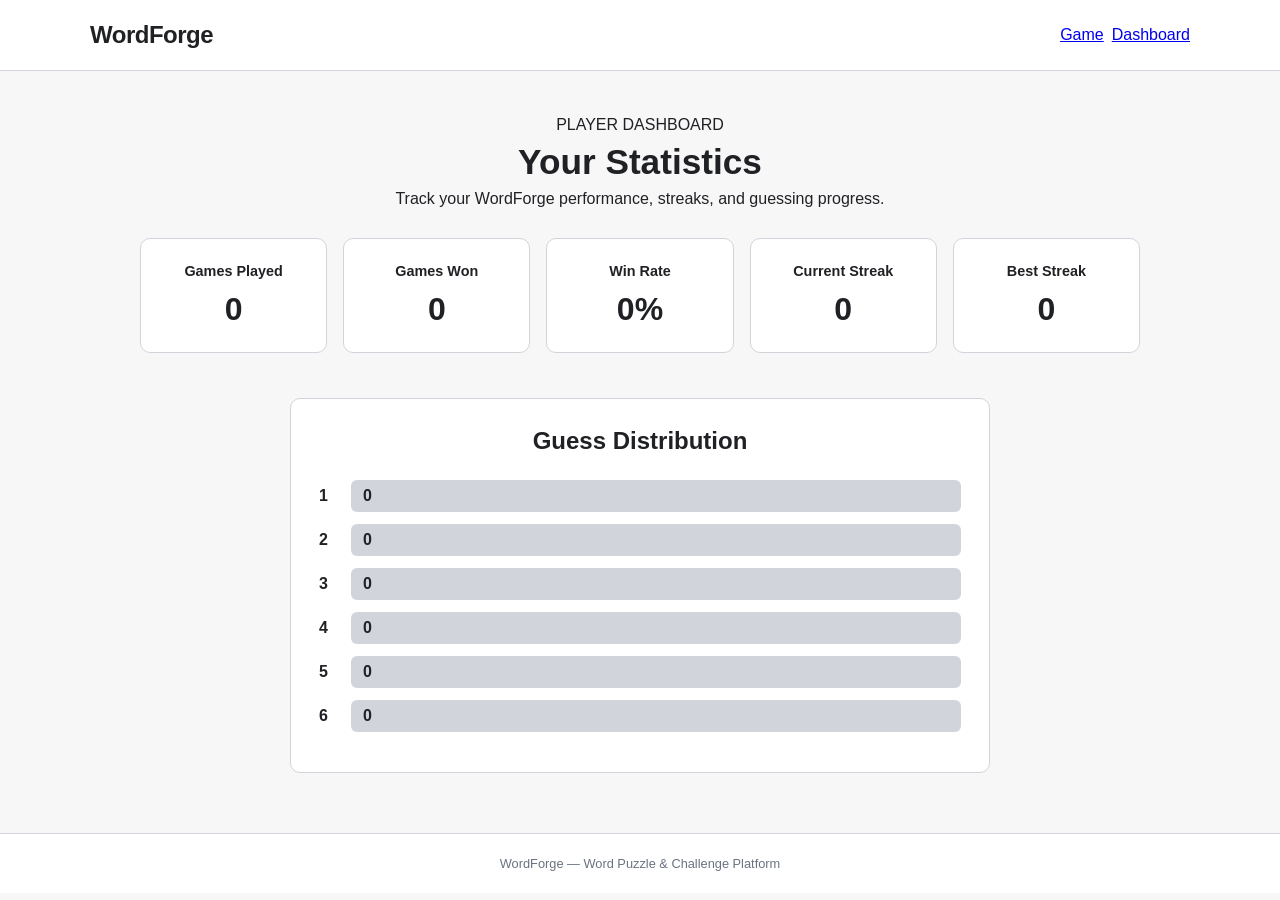
==== dashboard.html @ a7de8524 "Add player statistics dashboard" ====
<!DOCTYPE html>
<html lang="en">
<head>
    <meta charset="UTF-8">
    <meta
        name="viewport"
        content="width=device-width, initial-scale=1.0"
    >

    <title>WordForge — Dashboard</title>

    <link rel="stylesheet" href="css/style.css">
</head>

<body>

    <header class="site-header">
        <div class="header-container">

            <a href="index.html" class="logo">
                WordForge
            </a>

            <nav class="main-nav" aria-label="Main navigation">
                <a href="index.html">Game</a>
                <a href="dashboard.html" class="active">
                    Dashboard
                </a>
            </nav>

        </div>
    </header>

    <main>

        <section class="page-intro">
            <p class="eyebrow">PLAYER DASHBOARD</p>

            <h1>Your Statistics</h1>

            <p>
                Track your WordForge performance,
                streaks, and guessing progress.
            </p>
        </section>

        <section class="stats-section">

            <div class="stat-card">
                <h2>Games Played</h2>
                <p id="games-played">0</p>
            </div>

            <div class="stat-card">
                <h2>Games Won</h2>
                <p id="games-won">0</p>
            </div>

            <div class="stat-card">
                <h2>Win Rate</h2>
                <p id="win-rate">0%</p>
            </div>

            <div class="stat-card">
                <h2>Current Streak</h2>
                <p id="current-streak">0</p>
            </div>

            <div class="stat-card">
                <h2>Best Streak</h2>
                <p id="best-streak">0</p>
            </div>

        </section>

        <section class="distribution-section">

            <h2>Guess Distribution</h2>

            <div id="guess-distribution">

                <div class="distribution-row">
                    <span>1</span>
                    <div class="distribution-bar">
                        <span id="guess-1">0</span>
                    </div>
                </div>

                <div class="distribution-row">
                    <span>2</span>
                    <div class="distribution-bar">
                        <span id="guess-2">0</span>
                    </div>
                </div>

                <div class="distribution-row">
                    <span>3</span>
                    <div class="distribution-bar">
                        <span id="guess-3">0</span>
                    </div>
                </div>

                <div class="distribution-row">
                    <span>4</span>
                    <div class="distribution-bar">
                        <span id="guess-4">0</span>
                    </div>
                </div>

                <div class="distribution-row">
                    <span>5</span>
                    <div class="distribution-bar">
                        <span id="guess-5">0</span>
                    </div>
                </div>

                <div class="distribution-row">
                    <span>6</span>
                    <div class="distribution-bar">
                        <span id="guess-6">0</span>
                    </div>
                </div>

            </div>

        </section>

    </main>

    <footer class="site-footer">
        <p>WordForge — Word Puzzle & Challenge Platform</p>
    </footer>

    <script src="js/storage.js"></script>
    <script src="js/dashboard.js"></script>

</body>
</html>
---- css/style.css ----
/* =========================================================
   WORD FORGE - GLOBAL STYLES
   ========================================================= */

:root {
    --bg-color: #f7f7f8;
    --surface-color: #ffffff;
    --text-color: #202124;
    --muted-text: #6b7280;
    --border-color: #d1d5db;

    --primary-color: #111827;
    --primary-hover: #374151;

    --correct-color: #6aaa64;
    --present-color: #c9b458;
    --absent-color: #787c7e;

    --tile-size: 58px;
    --key-height: 54px;

    --radius-small: 6px;
    --radius-medium: 10px;
    --radius-large: 16px;
}


/* =========================================================
   RESET
   ========================================================= */

* {
    margin: 0;
    padding: 0;
    box-sizing: border-box;
}


html {
    font-size: 16px;
    scroll-behavior: smooth;
}


body {
    min-height: 100vh;

    font-family:
        Arial,
        Helvetica,
        sans-serif;

    background-color: var(--bg-color);
    color: var(--text-color);

    display: flex;
    flex-direction: column;
}


/* =========================================================
   HEADER
   ========================================================= */

.site-header {
    width: 100%;

    background-color: var(--surface-color);

    border-bottom: 1px solid var(--border-color);

    position: sticky;
    top: 0;

    z-index: 100;
}


.header-container {
    width: min(1100px, 92%);

    min-height: 70px;

    margin: 0 auto;

    display: flex;
    align-items: center;
    justify-content: space-between;

    gap: 30px;
}


.logo {
    color: var(--text-color);

    text-decoration: none;

    font-size: 1.5rem;
    font-weight: 800;

    letter-spacing: -0.5px;
}


.main-nav {
    display: flex;
    align-items: center;

    gap: 8px;
}


.nav-link {
    color: var(--muted-text);

    text-decoration: none;

    padding: 10px 14px;

    border-radius: var(--radius-small);

    font-size: 0.95rem;
    font-weight: 600;

    transition:
        background-color 0.2s ease,
        color 0.2s ease;
}


.nav-link:hover {
    background-color: #f0f0f1;
    color: var(--text-color);
}


.nav-link.active {
    color: var(--text-color);
    background-color: #eeeeef;
}


/* =========================================================
   MAIN CONTENT
   ========================================================= */

.main-content {
    width: min(1100px, 92%);

    margin: 0 auto;

    flex: 1;

    padding: 45px 0 60px;
}


/* =========================================================
   GAME INTRO
   ========================================================= */

.game-intro {
    text-align: center;

    margin-bottom: 30px;
}


.game-mode {
    color: var(--muted-text);

    font-size: 0.75rem;

    font-weight: 800;

    letter-spacing: 2px;

    margin-bottom: 10px;
}


.game-intro h1 {
    font-size: clamp(2rem, 5vw, 3rem);

    line-height: 1.1;

    margin-bottom: 12px;
}


.game-description {
    color: var(--muted-text);

    font-size: 1rem;
}


/* =========================================================
   GAME SECTION
   ========================================================= */

.game-section {
    display: flex;

    justify-content: center;

    margin-bottom: 25px;
}


.game-board {
    display: flex;

    flex-direction: column;

    gap: 7px;
}


.guess-row {
    display: grid;

    grid-template-columns:
        repeat(5, var(--tile-size));

    gap: 7px;
}


.letter-tile {
    width: var(--tile-size);
    height: var(--tile-size);

    border: 2px solid var(--border-color);

    background-color: var(--surface-color);

    border-radius: var(--radius-small);

    display: flex;

    align-items: center;
    justify-content: center;

    font-size: 1.7rem;

    font-weight: 800;

    text-transform: uppercase;

    transition:
        transform 0.15s ease,
        border-color 0.15s ease,
        background-color 0.15s ease;
}


/* These classes will be used by JavaScript later */

.letter-tile.correct {
    background-color: var(--correct-color);

    border-color: var(--correct-color);

    color: white;
}


.letter-tile.present {
    background-color: var(--present-color);

    border-color: var(--present-color);

    color: white;
}


.letter-tile.absent {
    background-color: var(--absent-color);

    border-color: var(--absent-color);

    color: white;
}


/* =========================================================
   GAME MESSAGE
   ========================================================= */

.game-message {
    min-height: 32px;

    display: flex;

    align-items: center;
    justify-content: center;

    margin-bottom: 20px;

    text-align: center;
}


.game-message p {
    color: var(--muted-text);

    font-size: 0.95rem;
}


/* =========================================================
   KEYBOARD
   ========================================================= */

.keyboard-section {
    width: min(600px, 100%);

    margin: 0 auto;
}


.keyboard-row {
    display: flex;

    justify-content: center;

    gap: 6px;

    margin-bottom: 7px;
}


.key {
    min-width: 42px;

    height: var(--key-height);

    padding: 0 8px;

    border: 1px solid var(--border-color);

    border-radius: var(--radius-small);

    background-color: #e5e7eb;

    color: var(--text-color);

    font-size: 0.85rem;

    font-weight: 700;

    cursor: pointer;

    transition:
        transform 0.1s ease,
        background-color 0.15s ease,
        color 0.15s ease;
}


.key:hover {
    background-color: #d1d5db;
}


.key:active {
    transform: scale(0.94);
}


.key.key-wide {
    min-width: 70px;

    font-size: 0.72rem;
}


/* Keyboard states for JavaScript */

.key.correct {
    background-color: var(--correct-color);

    border-color: var(--correct-color);

    color: white;
}


.key.present {
    background-color: var(--present-color);

    border-color: var(--present-color);

    color: white;
}


.key.absent {
    background-color: var(--absent-color);

    border-color: var(--absent-color);

    color: white;
}


/* =========================================================
   PRACTICE SECTION
   ========================================================= */

.practice-section {
    margin-top: 40px;

    text-align: center;
}


.practice-section p {
    color: var(--muted-text);

    margin-bottom: 12px;
}


.secondary-button {
    border: 1px solid var(--border-color);

    background-color: var(--surface-color);

    color: var(--text-color);

    padding: 11px 18px;

    border-radius: var(--radius-small);

    font-size: 0.9rem;

    font-weight: 700;

    cursor: pointer;

    transition:
        background-color 0.2s ease,
        transform 0.1s ease;
}


.secondary-button:hover {
    background-color: #eeeeef;
}


.secondary-button:active {
    transform: scale(0.97);
}


/* =========================================================
   FOOTER
   ========================================================= */

.site-footer {
    width: 100%;

    border-top: 1px solid var(--border-color);

    background-color: var(--surface-color);

    padding: 22px;

    text-align: center;
}


.site-footer p {
    color: var(--muted-text);

    font-size: 0.8rem;
}


/* =========================================================
   RESPONSIVE DESIGN - TABLET
   ========================================================= */

@media (max-width: 768px) {

    :root {
        --tile-size: 52px;
        --key-height: 50px;
    }


    .main-content {
        padding-top: 35px;
    }


    .header-container {
        min-height: 64px;
    }


    .logo {
        font-size: 1.3rem;
    }


    .nav-link {
        padding: 8px 10px;
    }


    .key {
        min-width: 38px;

        padding: 0 6px;
    }


    .key.key-wide {
        min-width: 62px;
    }
}


/* =========================================================
   RESPONSIVE DESIGN - MOBILE
   ========================================================= */

@media (max-width: 480px) {

    :root {
        --tile-size: 48px;
        --key-height: 46px;
    }


    .header-container {
        width: 94%;
    }


    .main-content {
        width: 94%;

        padding-top: 28px;
    }


    .main-nav {
        gap: 2px;
    }


    .nav-link {
        padding: 7px 8px;

        font-size: 0.8rem;
    }


    .game-intro {
        margin-bottom: 24px;
    }


    .game-description {
        font-size: 0.9rem;
    }


    .guess-row {
        gap: 5px;
    }


    .game-board {
        gap: 5px;
    }


    .letter-tile {
        font-size: 1.35rem;
    }


    .keyboard-section {
        width: 100%;
    }


    .keyboard-row {
        gap: 4px;
    }


    .key {
        min-width: 0;

        flex: 1;

        height: var(--key-height);

        padding: 0 3px;

        font-size: 0.75rem;
    }


    .key.key-wide {
        flex: 1.4;

        min-width: 0;

        font-size: 0.62rem;
    }


    .site-footer {
        padding: 18px 10px;
    }
}


/* =========================================================
   DASHBOARD
   ========================================================= */

.page-intro {
    width: min(1000px, 92%);
    margin: 0 auto;
    padding: 45px 0 30px;
    text-align: center;
}

.page-intro h1 {
    margin: 8px 0;
    font-size: 2.2rem;
}

.page-intro p:last-child {
    margin: 0;
    color: var(--text-muted);
}

.stats-section {
    width: min(1000px, 92%);
    margin: 0 auto;
    display: grid;
    grid-template-columns: repeat(5, 1fr);
    gap: 16px;
}

.stat-card {
    background-color: var(--surface-color);
    border: 1px solid var(--border-color);
    border-radius: var(--radius-medium);
    padding: 24px 16px;
    text-align: center;
    box-shadow: var(--shadow-small);
}

.stat-card h2 {
    margin: 0 0 12px;
    font-size: 0.9rem;
    font-weight: 700;
    color: var(--text-muted);
}

.stat-card p {
    margin: 0;
    font-size: 2rem;
    font-weight: 800;
}

.distribution-section {
    width: min(700px, 92%);
    margin: 45px auto 60px;
    background-color: var(--surface-color);
    border: 1px solid var(--border-color);
    border-radius: var(--radius-medium);
    padding: 28px;
    box-shadow: var(--shadow-small);
}

.distribution-section h2 {
    margin: 0 0 25px;
    text-align: center;
}

.distribution-row {
    display: flex;
    align-items: center;
    gap: 12px;
    margin-bottom: 12px;
}

.distribution-row > span:first-child {
    width: 20px;
    font-weight: 700;
}

.distribution-bar {
    flex: 1;
    min-height: 32px;
    background-color: var(--border-color);
    border-radius: var(--radius-small);
    display: flex;
    align-items: center;
    padding: 0 12px;
}

.distribution-bar span {
    font-weight: 700;
}

/* =========================================================
   DASHBOARD RESPONSIVE DESIGN
   ========================================================= */

@media (max-width: 900px) {
    .stats-section {
        grid-template-columns: repeat(3, 1fr);
    }
}

@media (max-width: 600px) {
    .page-intro {
        padding: 30px 0 25px;
    }

    .page-intro h1 {
        font-size: 1.8rem;
    }

    .stats-section {
        grid-template-columns: repeat(2, 1fr);
        gap: 12px;
    }

    .stat-card {
        padding: 20px 12px;
    }

    .stat-card p {
        font-size: 1.6rem;
    }

    .distribution-section {
        padding: 20px;
        margin-top: 30px;
    }
}
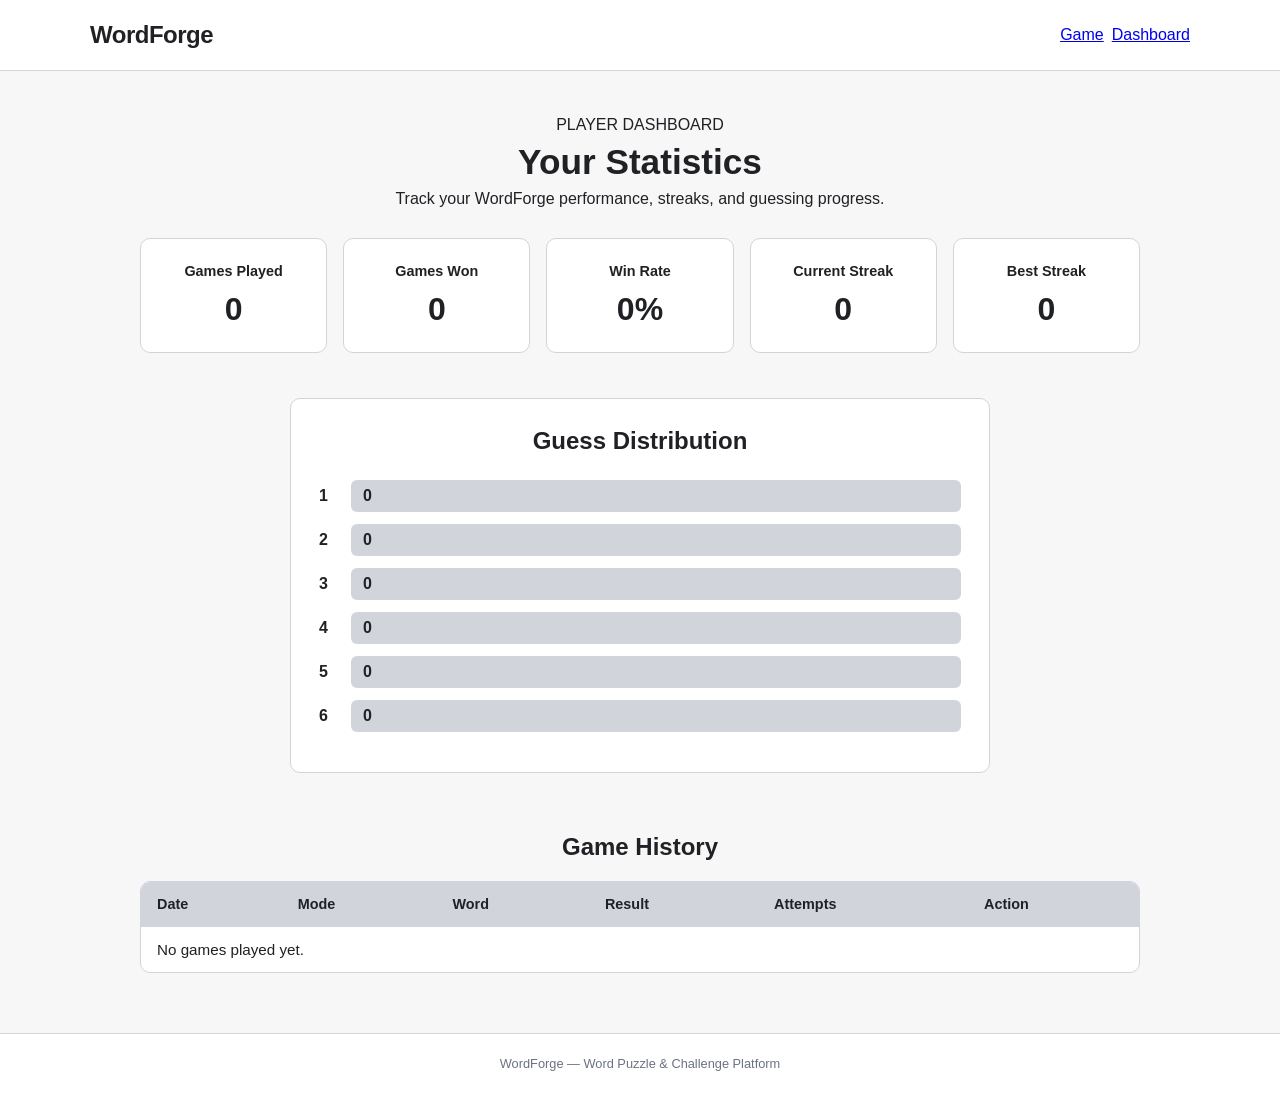
==== commit c5469e81: "Add IndexedDB game history" ====
--- a/dashboard.html
+++ b/dashboard.html
@@ -1,11 +1,9 @@
 <!DOCTYPE html>
 <html lang="en">
+
 <head>
     <meta charset="UTF-8">
-    <meta
-        name="viewport"
-        content="width=device-width, initial-scale=1.0"
-    >
+    <meta name="viewport" content="width=device-width, initial-scale=1.0">
 
     <title>WordForge — Dashboard</title>
 
@@ -125,6 +123,39 @@
 
         </section>
 
+        <!-- =========================================================
+     GAME HISTORY
+     ========================================================= -->
+
+        <section class="history-section">
+
+            <h2>Game History</h2>
+
+            <div class="history-table-wrapper">
+
+                <table class="history-table">
+
+                    <thead>
+                        <tr>
+                            <th>Date</th>
+                            <th>Mode</th>
+                            <th>Word</th>
+                            <th>Result</th>
+                            <th>Attempts</th>
+                            <th>Action</th>
+                        </tr>
+                    </thead>
+
+                    <tbody id="history-list">
+                        <!-- History records will be added here -->
+                    </tbody>
+
+                </table>
+
+            </div>
+
+        </section>
+
     </main>
 
     <footer class="site-footer">
@@ -132,7 +163,9 @@
     </footer>
 
     <script src="js/storage.js"></script>
+    <script src="js/history.js"></script>
     <script src="js/dashboard.js"></script>
 
 </body>
+
 </html>
--- a/css/style.css
+++ b/css/style.css
@@ -753,4 +753,91 @@
         padding: 20px;
         margin-top: 30px;
     }
+}
+
+/* =========================================================
+   GAME HISTORY
+   ========================================================= */
+
+.history-section {
+    width: min(1000px, 92%);
+    margin: 45px auto 60px;
+}
+
+.history-section h2 {
+    margin-bottom: 20px;
+    text-align: center;
+}
+
+.history-table-wrapper {
+    width: 100%;
+    overflow-x: auto;
+    background-color: var(--surface-color);
+    border: 1px solid var(--border-color);
+    border-radius: var(--radius-medium);
+    box-shadow: var(--shadow-small);
+}
+
+.history-table {
+    width: 100%;
+    border-collapse: collapse;
+    min-width: 650px;
+}
+
+.history-table th,
+.history-table td {
+    padding: 14px 16px;
+    text-align: left;
+    border-bottom: 1px solid var(--border-color);
+}
+
+.history-table th {
+    background-color: var(--border-color);
+    font-size: 0.9rem;
+}
+
+.history-table td {
+    font-size: 0.95rem;
+}
+
+.history-table tbody tr:last-child td {
+    border-bottom: none;
+}
+
+.history-table tbody tr:hover {
+    background-color: var(--background-color);
+}
+
+@media (max-width: 600px) {
+
+    .history-section {
+        margin-top: 30px;
+    }
+
+    .history-table th,
+    .history-table td {
+        padding: 12px;
+        font-size: 0.85rem;
+    }
+}
+
+.history-delete-button {
+    padding: 7px 12px;
+    border: 1px solid var(--border-color);
+    border-radius: var(--radius-small);
+    background-color: var(--surface-color);
+    color: var(--text-color);
+    font-size: 0.8rem;
+    font-weight: 600;
+    cursor: pointer;
+    transition: 0.2s ease;
+}
+
+.history-delete-button:hover {
+    transform: translateY(-1px);
+    box-shadow: var(--shadow-small);
+}
+
+.history-delete-button:active {
+    transform: translateY(0);
 }
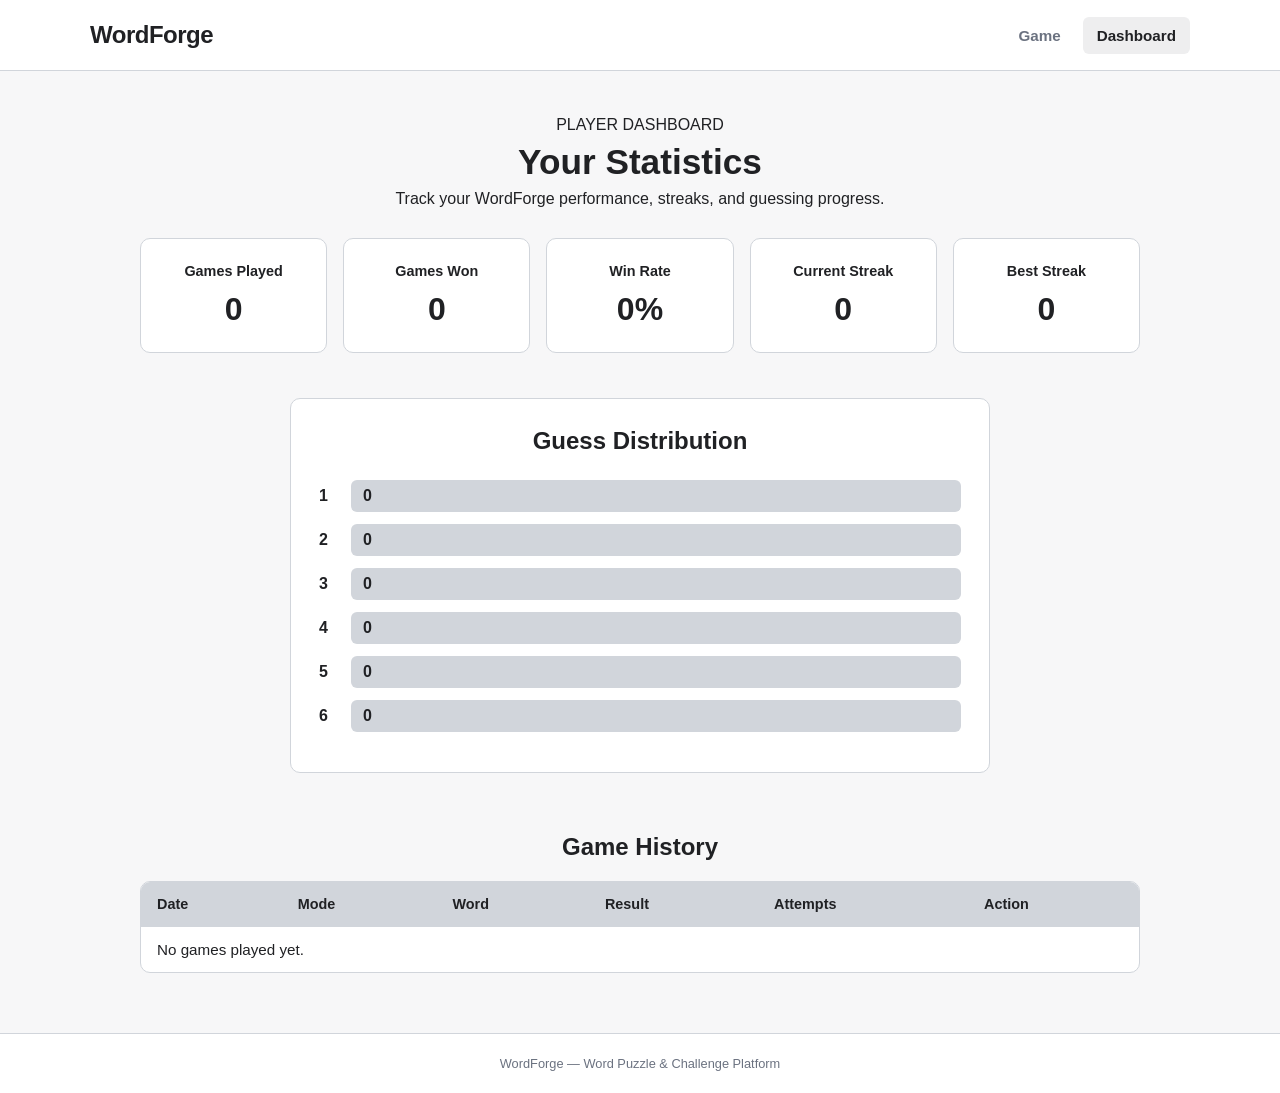
==== commit 513b6271: "Fix daily stats and dashboard navigation" ====
--- a/dashboard.html
+++ b/dashboard.html
@@ -20,10 +20,15 @@
             </a>
 
             <nav class="main-nav" aria-label="Main navigation">
-                <a href="index.html">Game</a>
-                <a href="dashboard.html" class="active">
+
+                <a href="index.html" class="nav-link">
+                    Game
+                </a>
+
+                <a href="dashboard.html" class="nav-link active">
                     Dashboard
                 </a>
+
             </nav>
 
         </div>
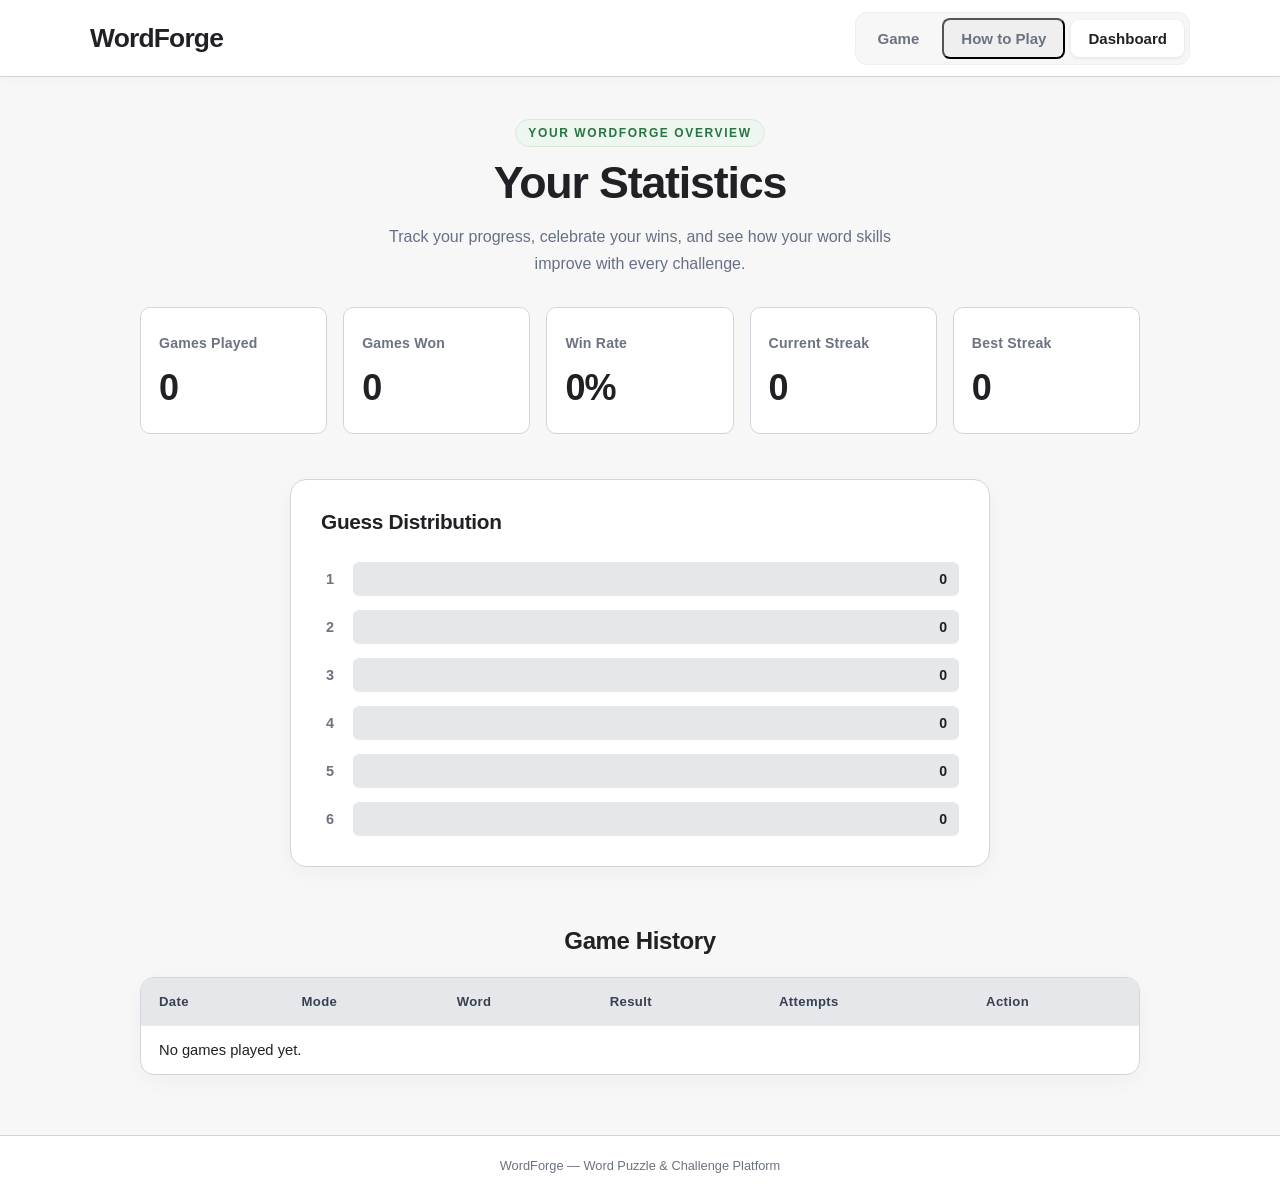
==== commit e02f9d85: "Polish dashboard UI and add How to Play modal" ====
--- a/dashboard.html
+++ b/dashboard.html
@@ -12,7 +12,10 @@
 
 <body>
 
+
+    <!-- ==================== HEADER ==================== -->
     <header class="site-header">
+
         <div class="header-container">
 
             <a href="index.html" class="logo">
@@ -25,6 +28,11 @@
                     Game
                 </a>
 
+                <button type="button" id="how-to-play-button" class="nav-link how-to-play-button" aria-haspopup="dialog"
+                    aria-controls="how-to-play-modal">
+                    How to Play
+                </button>
+
                 <a href="dashboard.html" class="nav-link active">
                     Dashboard
                 </a>
@@ -32,20 +40,182 @@
             </nav>
 
         </div>
+
     </header>
 
+    <!-- ==================== HOW TO PLAY MODAL ==================== -->
+    <div class="modal-overlay" id="how-to-play-modal" role="dialog" aria-modal="true"
+        aria-labelledby="how-to-play-title" hidden>
+        <div class="modal-content">
+
+            <div class="modal-header">
+                <div>
+                    <p class="modal-eyebrow">NEW TO WORDFORGE?</p>
+                    <h2 id="how-to-play-title">How to Play</h2>
+                    <p class="modal-subtitle">
+                        A little guide to get you started.
+                    </p>
+                </div>
+
+                <button type="button" class="modal-close" id="close-how-to-play" aria-label="Close instructions">
+                    &times;
+                </button>
+            </div>
+
+            <div class="modal-body">
+
+                <!-- Game Rules -->
+                <section class="rules-section">
+                    <h3>The Rules</h3>
+
+                    <ul class="rules-list">
+                        <li>
+                            <span class="rule-number">1</span>
+                            <span>
+                                <strong>Find the hidden word.</strong>
+                                Guess a five-letter word to uncover the answer.
+                            </span>
+                        </li>
+
+                        <li>
+                            <span class="rule-number">2</span>
+                            <span>
+                                <strong>You get six attempts.</strong>
+                                Each guess must contain five letters.
+                            </span>
+                        </li>
+
+                        <li>
+                            <span class="rule-number">3</span>
+                            <span>
+                                <strong>Watch the tile colours.</strong>
+                                The colours give you clues after each guess.
+                            </span>
+                        </li>
+
+                        <li>
+                            <span class="rule-number">4</span>
+                            <span>
+                                <strong>Use the clues wisely.</strong>
+                                Adjust your next guess until you find the word.
+                            </span>
+                        </li>
+                    </ul>
+                </section>
+
+                <!-- Colour Guide -->
+                <section class="rules-section">
+                    <h3>What Do the Colours Mean?</h3>
+
+                    <div class="colour-guide">
+
+                        <div class="colour-item">
+                            <div class="example-tile tile-green">W</div>
+                            <div>
+                                <strong>Green — Perfect Match</strong>
+                                <p>
+                                    The letter is in the word and in the
+                                    correct position.
+                                </p>
+                            </div>
+                        </div>
+
+                        <div class="colour-item">
+                            <div class="example-tile tile-yellow">O</div>
+                            <div>
+                                <strong>Yellow — Wrong Position</strong>
+                                <p>
+                                    The letter is in the word, but belongs
+                                    in a different position.
+                                </p>
+                            </div>
+                        </div>
+
+                        <div class="colour-item">
+                            <div class="example-tile tile-gray">R</div>
+                            <div>
+                                <strong>Gray — Not in the Word</strong>
+                                <p>
+                                    The letter is not in the word, or no
+                                    unused occurrence remains.
+                                </p>
+                            </div>
+                        </div>
+
+                    </div>
+                </section>
+
+
+                <!-- Quick Example -->
+                <section class="rules-section example-section">
+                    <h3>Quick Example</h3>
+
+                    <p class="example-description">
+                        Imagine the hidden word is <strong>PLANT</strong>
+                        and your guess is <strong>CRANE</strong>.
+                    </p>
+
+                    <div class="example-word" aria-label="Example guess CRANE">
+                        <div class="example-tile tile-gray">C</div>
+                        <div class="example-tile tile-gray">R</div>
+                        <div class="example-tile tile-green">A</div>
+                        <div class="example-tile tile-green">N</div>
+                        <div class="example-tile tile-gray">E</div>
+                    </div>
+
+                    <p class="example-note">
+                        A and N are green because they are in the correct positions.
+                        C, R and E are gray because they are not in the hidden word.
+                    </p>
+                </section>
+
+
+                <!-- Controls -->
+                <section class="rules-section controls-section">
+                    <h3>Controls</h3>
+
+                    <div class="control-item">
+                        <span class="control-key">ENTER</span>
+                        <span>Submit your guess</span>
+                    </div>
+
+                    <div class="control-item">
+                        <span class="control-key">BACKSPACE</span>
+                        <span>Remove the last letter</span>
+                    </div>
+
+                    <p class="controls-note">
+                        You can use either your physical keyboard or the
+                        on-screen keyboard.
+                    </p>
+                </section>
+
+            </div>
+
+            <div class="modal-footer">
+                <button type="button" class="primary-button" id="got-it-button">
+                    Got it, let's play!
+                </button>
+            </div>
+
+        </div>
+    </div>
+
+
     <main>
 
-        <section class="page-intro">
-            <p class="eyebrow">PLAYER DASHBOARD</p>
+
+        <section class="dashboard-header">
+            <p class="dashboard-eyebrow">Your WordForge Overview</p>
 
             <h1>Your Statistics</h1>
 
-            <p>
-                Track your WordForge performance,
-                streaks, and guessing progress.
+            <p class="dashboard-subtitle">
+                Track your progress, celebrate your wins, and see how your word skills
+                improve with every challenge.
             </p>
         </section>
+
 
         <section class="stats-section">
 
@@ -170,6 +340,7 @@
     <script src="js/storage.js"></script>
     <script src="js/history.js"></script>
     <script src="js/dashboard.js"></script>
+    <script src="js/how-to-play.js"></script>
 
 </body>
 
--- a/css/style.css
+++ b/css/style.css
@@ -58,87 +58,87 @@
 }
 
 
+
 /* =========================================================
    HEADER
    ========================================================= */
 
 .site-header {
     width: 100%;
-
     background-color: var(--surface-color);
-
     border-bottom: 1px solid var(--border-color);
 
     position: sticky;
     top: 0;
-
     z-index: 100;
-}
-
+
+    box-shadow: 0 2px 12px rgba(0, 0, 0, 0.03);
+}
 
 .header-container {
     width: min(1100px, 92%);
-
-    min-height: 70px;
-
+    min-height: 76px;
     margin: 0 auto;
 
     display: flex;
     align-items: center;
     justify-content: space-between;
-
-    gap: 30px;
-}
-
+    gap: 24px;
+}
 
 .logo {
     color: var(--text-color);
-
     text-decoration: none;
 
-    font-size: 1.5rem;
-    font-weight: 800;
-
-    letter-spacing: -0.5px;
-}
-
+    font-size: 1.65rem;
+    font-weight: 850;
+    letter-spacing: -0.8px;
+
+    transition: opacity 0.2s ease;
+}
+
+.logo:hover {
+    opacity: 0.75;
+}
 
 .main-nav {
     display: flex;
     align-items: center;
-
-    gap: 8px;
-}
-
+    gap: 6px;
+
+    padding: 5px;
+    border: 1px solid #eeeeef;
+    border-radius: 12px;
+    background-color: #f7f7f8;
+}
 
 .nav-link {
     color: var(--muted-text);
-
     text-decoration: none;
 
-    padding: 10px 14px;
-
-    border-radius: var(--radius-small);
-
-    font-size: 0.95rem;
-    font-weight: 600;
+    padding: 10px 17px;
+    border-radius: 8px;
+
+    font-size: 0.94rem;
+    font-weight: 650;
 
     transition:
         background-color 0.2s ease,
-        color 0.2s ease;
-}
-
+        color 0.2s ease,
+        box-shadow 0.2s ease;
+}
 
 .nav-link:hover {
-    background-color: #f0f0f1;
+    background-color: #eaeaec;
     color: var(--text-color);
 }
-
 
 .nav-link.active {
     color: var(--text-color);
-    background-color: #eeeeef;
-}
+    background-color: var(--surface-color);
+    box-shadow: 0 1px 4px rgba(0, 0, 0, 0.09);
+}
+
 
 
 /* =========================================================
@@ -249,10 +249,28 @@
 
     text-transform: uppercase;
 
+    box-shadow: 0 2px 4px rgba(0, 0, 0, 0.04);
+
     transition:
         transform 0.15s ease,
         border-color 0.15s ease,
-        background-color 0.15s ease;
+        background-color 0.15s ease,
+        box-shadow 0.15s ease;
+}
+
+/* Letter tile animation */
+.letter-tile:not(:empty) {
+    animation: tilePop 0.12s ease;
+}
+
+@keyframes tilePop {
+    0% {
+        transform: scale(0.85);
+    }
+
+    100% {
+        transform: scale(1);
+    }
 }
 
 
@@ -264,6 +282,8 @@
     border-color: var(--correct-color);
 
     color: white;
+    
+    box-shadow: 0 3px 8px rgba(0, 0, 0, 0.12);
 }
 
 
@@ -273,6 +293,8 @@
     border-color: var(--present-color);
 
     color: white;
+
+    box-shadow: 0 3px 8px rgba(0, 0, 0, 0.12);
 }
 
 
@@ -282,6 +304,8 @@
     border-color: var(--absent-color);
 
     color: white;
+
+    box-shadow: 0 3px 8px rgba(0, 0, 0, 0.12);
 }
 
 
@@ -654,68 +678,222 @@
     gap: 16px;
 }
 
+/* =========================================================
+   DASHBOARD STATISTICS CARDS
+   ========================================================= */
+
 .stat-card {
+    position: relative;
+    overflow: hidden;
+
     background-color: var(--surface-color);
     border: 1px solid var(--border-color);
     border-radius: var(--radius-medium);
-    padding: 24px 16px;
-    text-align: center;
+
+    padding: 26px 18px;
+    text-align: left;
+
     box-shadow: var(--shadow-small);
+
+    transition:
+        transform 0.22s ease,
+        box-shadow 0.22s ease,
+        border-color 0.22s ease;
+}
+
+.stat-card::before {
+    content: "";
+    position: absolute;
+    top: 0;
+    left: 0;
+
+    width: 100%;
+    height: 3px;
+
+    background: #6aaa64;
+
+    transform: scaleX(0);
+    transform-origin: left;
+
+    transition: transform 0.22s ease;
+}
+
+.stat-card:hover {
+    transform: translateY(-4px);
+    box-shadow: 0 10px 26px rgba(0, 0, 0, 0.08);
+    border-color: #d5e5d2;
+}
+
+.stat-card:hover::before {
+    transform: scaleX(1);
 }
 
 .stat-card h2 {
-    margin: 0 0 12px;
-    font-size: 0.9rem;
-    font-weight: 700;
-    color: var(--text-muted);
+    margin: 0 0 14px;
+
+    color: var(--muted-text, var(--text-muted));
+
+    font-size: 0.88rem;
+    font-weight: 650;
+    line-height: 1.4;
+    letter-spacing: 0.2px;
 }
 
 .stat-card p {
     margin: 0;
-    font-size: 2rem;
+
+    color: var(--text-color);
+
+    font-size: clamp(1.8rem, 3vw, 2.25rem);
     font-weight: 800;
-}
+    line-height: 1.1;
+    letter-spacing: -0.8px;
+
+    font-variant-numeric: tabular-nums;
+}
+
+@media (max-width: 480px) {
+    .stat-card {
+        padding: 20px 14px;
+        border-radius: 12px;
+    }
+
+    .stat-card h2 {
+        margin-bottom: 10px;
+        font-size: 0.8rem;
+    }
+
+    .stat-card p {
+        font-size: 1.75rem;
+    }
+}
+
+@media (prefers-reduced-motion: reduce) {
+    .stat-card,
+    .stat-card::before {
+        transition: none;
+    }
+
+    .stat-card:hover {
+        transform: none;
+    }
+}
+
+
+
+
+/* =========================================================
+   GUESS DISTRIBUTION
+   ========================================================= */
 
 .distribution-section {
     width: min(700px, 92%);
     margin: 45px auto 60px;
-    background-color: var(--surface-color);
+    padding: 30px;
+
+    background: var(--surface-color);
     border: 1px solid var(--border-color);
-    border-radius: var(--radius-medium);
-    padding: 28px;
-    box-shadow: var(--shadow-small);
+    border-radius: 16px;
+
+    box-shadow: 0 6px 24px rgba(0, 0, 0, 0.04);
 }
 
 .distribution-section h2 {
-    margin: 0 0 25px;
-    text-align: center;
+    margin: 0 0 28px;
+    font-size: 1.3rem;
+    font-weight: 800;
+    letter-spacing: -0.3px;
 }
 
 .distribution-row {
     display: flex;
     align-items: center;
-    gap: 12px;
-    margin-bottom: 12px;
+    gap: 14px;
+    margin-bottom: 14px;
+}
+
+.distribution-row:last-child {
+    margin-bottom: 0;
 }
 
 .distribution-row > span:first-child {
-    width: 20px;
-    font-weight: 700;
+    width: 18px;
+    flex-shrink: 0;
+
+    color: var(--muted-text);
+    font-size: 0.9rem;
+    font-weight: 750;
+    text-align: center;
 }
 
 .distribution-bar {
+    position: relative;
     flex: 1;
-    min-height: 32px;
-    background-color: var(--border-color);
-    border-radius: var(--radius-small);
+    min-width: 0;
+    min-height: 34px;
+
     display: flex;
     align-items: center;
+    justify-content: flex-end;
+
     padding: 0 12px;
+    overflow: hidden;
+
+    background: #eef0f1;
+    border-radius: 6px;
+
+    transition: background-color 0.2s ease;
 }
 
 .distribution-bar span {
-    font-weight: 700;
-}
+    position: relative;
+    z-index: 1;
+
+    color: #303438;
+    font-size: 0.88rem;
+    font-weight: 800;
+    font-variant-numeric: tabular-nums;
+}
+
+/* Highlight winning guess counts */
+.distribution-bar.highlight {
+    background: var(--correct-color);
+}
+
+.distribution-bar.highlight span {
+    color: #ffffff;
+}
+
+/* Mobile adjustments */
+@media (max-width: 600px) {
+    .distribution-section {
+        padding: 22px 18px;
+        margin: 30px auto 40px;
+        border-radius: 14px;
+    }
+
+    .distribution-section h2 {
+        margin-bottom: 22px;
+        font-size: 1.15rem;
+    }
+
+    .distribution-row {
+        gap: 10px;
+        margin-bottom: 12px;
+    }
+
+    .distribution-bar {
+        min-height: 32px;
+        padding: 0 10px;
+    }
+}
+
+@media (prefers-reduced-motion: reduce) {
+    .distribution-bar {
+        transition: none;
+    }
+}
+
 
 /* =========================================================
    DASHBOARD RESPONSIVE DESIGN
@@ -755,6 +933,7 @@
     }
 }
 
+
 /* =========================================================
    GAME HISTORY
    ========================================================= */
@@ -765,79 +944,648 @@
 }
 
 .history-section h2 {
-    margin-bottom: 20px;
+    margin: 0 0 22px;
     text-align: center;
+    font-size: 1.5rem;
+    font-weight: 800;
+    letter-spacing: -0.4px;
 }
 
 .history-table-wrapper {
     width: 100%;
     overflow-x: auto;
-    background-color: var(--surface-color);
+
+    background: var(--surface-color);
     border: 1px solid var(--border-color);
-    border-radius: var(--radius-medium);
-    box-shadow: var(--shadow-small);
+    border-radius: 14px;
+
+    box-shadow: 0 6px 24px rgba(0, 0, 0, 0.04);
 }
 
 .history-table {
     width: 100%;
-    border-collapse: collapse;
     min-width: 650px;
+    border-collapse: separate;
+    border-spacing: 0;
 }
 
 .history-table th,
 .history-table td {
-    padding: 14px 16px;
+    padding: 16px 18px;
     text-align: left;
-    border-bottom: 1px solid var(--border-color);
+    white-space: nowrap;
+    border-bottom: 1px solid #eaecf0;
 }
 
 .history-table th {
-    background-color: var(--border-color);
-    font-size: 0.9rem;
+    background: #e5e7eb;
+    color: #374151;
+
+    font-size: 0.82rem;
+    font-weight: 800;
+    letter-spacing: 0.35px;
 }
 
 .history-table td {
-    font-size: 0.95rem;
+    color: var(--text-color);
+    font-size: 0.92rem;
+}
+
+.history-table tbody tr {
+    transition: background-color 0.18s ease;
+}
+
+.history-table tbody tr:hover {
+    background-color: #f8fafc;
 }
 
 .history-table tbody tr:last-child td {
     border-bottom: none;
 }
 
-.history-table tbody tr:hover {
-    background-color: var(--background-color);
+/* Delete button */
+.history-delete-button {
+    padding: 8px 13px;
+
+    border: 1px solid #e5b9b9;
+    border-radius: 8px;
+
+    background: #ffffff;
+    color: #b42318;
+
+    font-family: inherit;
+    font-size: 0.8rem;
+    font-weight: 700;
+
+    cursor: pointer;
+
+    transition:
+        background-color 0.2s ease,
+        border-color 0.2s ease,
+        color 0.2s ease,
+        transform 0.2s ease;
+}
+
+.history-delete-button:hover {
+    background: #fef2f2;
+    border-color: #d92d20;
+    color: #912018;
+    transform: translateY(-1px);
+}
+
+.history-delete-button:active {
+    transform: translateY(0);
+}
+
+.history-delete-button:focus-visible {
+    outline: 2px solid #d92d20;
+    outline-offset: 3px;
 }
 
 @media (max-width: 600px) {
-
     .history-section {
         margin-top: 30px;
+        margin-bottom: 40px;
+    }
+
+    .history-section h2 {
+        font-size: 1.3rem;
     }
 
     .history-table th,
     .history-table td {
+        padding: 13px 14px;
+        font-size: 0.85rem;
+    }
+}
+
+@media (prefers-reduced-motion: reduce) {
+    .history-table tbody tr,
+    .history-delete-button {
+        transition: none;
+    }
+
+    .history-delete-button:hover {
+        transform: none;
+    }
+}
+
+
+@media (max-width: 480px) {
+    .header-container {
+        width: 92%;
+        min-height: 66px;
+        gap: 12px;
+    }
+
+    .logo {
+        font-size: 1.35rem;
+    }
+
+    .main-nav {
+        gap: 3px;
+        padding: 4px;
+    }
+
+    .nav-link {
+        padding: 9px 11px;
+        font-size: 0.85rem;
+    }
+}
+
+
+
+/* =========================================================
+   HOW TO PLAY MODAL
+   ========================================================= */
+
+.modal-overlay[hidden] {
+    display: none !important;
+}
+
+.modal-overlay {
+    position: fixed;
+    inset: 0;
+    z-index: 1000;
+
+    display: flex;
+    align-items: center;
+    justify-content: center;
+
+    padding: 20px;
+    background: rgba(20, 24, 28, 0.58);
+    backdrop-filter: blur(4px);
+
+    overflow-y: auto;
+}
+
+.modal-content {
+    width: min(100%, 540px);
+    max-height: 90vh;
+    overflow-y: auto;
+
+    background: var(--surface-color);
+    color: var(--text-color);
+
+    border: 1px solid var(--border-color);
+    border-radius: 20px;
+
+    box-shadow: 0 24px 70px rgba(0, 0, 0, 0.22);
+
+    animation: modalAppear 0.22s ease-out;
+}
+
+.modal-header {
+    display: flex;
+    justify-content: space-between;
+    align-items: flex-start;
+    gap: 16px;
+
+    padding: 26px 26px 20px;
+    border-bottom: 1px solid var(--border-color);
+}
+
+.modal-eyebrow {
+    margin: 0 0 7px;
+
+    color: #6aaa64;
+    font-size: 0.75rem;
+    font-weight: 800;
+    letter-spacing: 1.4px;
+}
+
+.modal-header h2 {
+    margin: 0;
+    font-size: 1.8rem;
+    letter-spacing: -0.7px;
+}
+
+.modal-subtitle {
+    margin: 7px 0 0;
+    color: var(--muted-text);
+    font-size: 0.93rem;
+}
+
+.modal-close {
+    flex-shrink: 0;
+
+    width: 38px;
+    height: 38px;
+
+    display: grid;
+    place-items: center;
+
+    border: none;
+    border-radius: 10px;
+    background: #f0f0f1;
+    color: #333333;
+
+    font-size: 1.7rem;
+    line-height: 1;
+    cursor: pointer;
+
+    transition: background-color 0.2s ease;
+}
+
+.modal-close:hover {
+    background: #e2e2e5;
+}
+
+.modal-body {
+    padding: 22px 26px;
+}
+
+.rules-section + .rules-section {
+    margin-top: 25px;
+}
+
+.rules-section h3 {
+    margin: 0 0 14px;
+    font-size: 1.05rem;
+    font-weight: 750;
+}
+
+.rules-list {
+    display: grid;
+    gap: 15px;
+
+    margin: 0;
+    padding: 0;
+    list-style: none;
+}
+
+.rules-list li {
+    display: flex;
+    align-items: flex-start;
+    gap: 12px;
+
+    color: var(--muted-text);
+    font-size: 0.9rem;
+    line-height: 1.55;
+}
+
+.rule-number {
+    flex-shrink: 0;
+
+    width: 28px;
+    height: 28px;
+
+    display: grid;
+    place-items: center;
+
+    border-radius: 9px;
+    background: #eef5ec;
+    color: #397b35;
+
+    font-size: 0.82rem;
+    font-weight: 800;
+}
+
+.rules-list strong {
+    display: block;
+    margin-bottom: 2px;
+    color: var(--text-color);
+}
+
+.colour-guide {
+    display: grid;
+    gap: 15px;
+}
+
+.colour-item {
+    display: flex;
+    align-items: center;
+    gap: 13px;
+}
+
+.colour-item strong {
+    display: block;
+    margin-bottom: 4px;
+    font-size: 0.9rem;
+}
+
+.colour-item p {
+    margin: 0;
+    color: var(--muted-text);
+    font-size: 0.85rem;
+    line-height: 1.5;
+}
+
+.example-tile {
+    width: 42px;
+    height: 42px;
+    flex-shrink: 0;
+
+    display: grid;
+    place-items: center;
+
+    border-radius: 7px;
+    color: #ffffff;
+
+    font-size: 1.1rem;
+    font-weight: 800;
+}
+
+.tile-green {
+    background: #6aaa64;
+}
+
+.tile-yellow {
+    background: #c9b458;
+}
+
+.tile-gray {
+    background: #787c7e;
+}
+
+.example-section {
+    padding: 17px;
+    border: 1px solid var(--border-color);
+    border-radius: 14px;
+    background: rgba(120, 124, 126, 0.045);
+}
+
+.example-section h3 {
+    margin-bottom: 9px;
+}
+
+.example-description,
+.example-note,
+.controls-note {
+    color: var(--muted-text);
+    font-size: 0.86rem;
+    line-height: 1.6;
+}
+
+.example-description {
+    margin: 0 0 13px;
+}
+
+.example-description strong {
+    color: var(--text-color);
+}
+
+.example-word {
+    display: flex;
+    gap: 7px;
+    margin-bottom: 12px;
+}
+
+.example-note {
+    margin: 0;
+}
+
+.control-item {
+    display: flex;
+    align-items: center;
+    gap: 12px;
+
+    margin-bottom: 12px;
+
+    font-size: 0.9rem;
+}
+
+.control-key {
+    min-width: 92px;
+    padding: 8px 10px;
+
+    text-align: center;
+
+    border: 1px solid var(--border-color);
+    border-radius: 7px;
+    background: var(--surface-color);
+
+    font-size: 0.72rem;
+    font-weight: 800;
+    letter-spacing: 0.3px;
+}
+
+.controls-note {
+    margin: 14px 0 0;
+}
+
+.modal-footer {
+    padding: 18px 26px 24px;
+    border-top: 1px solid var(--border-color);
+}
+
+.primary-button {
+    width: 100%;
+    min-height: 48px;
+
+    padding: 12px 18px;
+
+    border: none;
+    border-radius: 11px;
+
+    background: #6aaa64;
+    color: #ffffff;
+
+    font-size: 0.95rem;
+    font-weight: 750;
+
+    cursor: pointer;
+
+    transition:
+        background-color 0.2s ease,
+        transform 0.2s ease;
+}
+
+.primary-button:hover {
+    background: #579451;
+    transform: translateY(-1px);
+}
+
+.how-to-play-button {
+    font-family: inherit;
+    cursor: pointer;
+    white-space: nowrap;
+}
+
+.how-to-play-button:focus-visible,
+.modal-close:focus-visible,
+.primary-button:focus-visible {
+    outline: 3px solid #6aaa64;
+    outline-offset: 3px;
+}
+
+@keyframes modalAppear {
+    from {
+        opacity: 0;
+        transform: translateY(10px) scale(0.98);
+    }
+
+    to {
+        opacity: 1;
+        transform: translateY(0) scale(1);
+    }
+}
+
+/* Mobile layout */
+@media (max-width: 480px) {
+    .modal-overlay {
+        align-items: flex-start;
         padding: 12px;
-        font-size: 0.85rem;
-    }
-}
-
-.history-delete-button {
-    padding: 7px 12px;
-    border: 1px solid var(--border-color);
-    border-radius: var(--radius-small);
-    background-color: var(--surface-color);
+    }
+
+    .modal-content {
+        max-height: 94vh;
+        border-radius: 16px;
+    }
+
+    .modal-header {
+        padding: 21px 18px 17px;
+    }
+
+    .modal-header h2 {
+        font-size: 1.55rem;
+    }
+
+    .modal-body {
+        padding: 20px 18px;
+    }
+
+    .modal-footer {
+        padding: 16px 18px 20px;
+    }
+
+    .example-tile {
+        width: 36px;
+        height: 36px;
+        font-size: 1rem;
+    }
+
+    .example-word {
+        gap: 6px;
+    }
+
+    .colour-item {
+        gap: 11px;
+    }
+
+    .colour-item .example-tile {
+        width: 38px;
+        height: 38px;
+    }
+
+    .how-to-play-button {
+        padding: 9px 10px;
+        font-size: 0.8rem;
+    }
+}
+
+
+
+.distribution-bar {
+    background-color: #e5e7eb;
+}
+
+.distribution-bar .distribution-fill {
+    position: absolute;
+    inset: 0 auto 0 0;
+    max-width: 100%;
+
+    background-color: #9ca3af;
+    border-radius: inherit;
+
+    transition: width 0.25s ease;
+}
+
+.distribution-bar span {
+    position: relative;
+    z-index: 1;
+    color: #202124;
+}
+
+.distribution-bar.highlight {
+    background-color: #eef0f1;
+}
+
+@media (prefers-reduced-motion: reduce) {
+    .distribution-bar .distribution-fill {
+        transition: none;
+    }
+}
+
+
+
+
+/* Game result badges */
+.result-badge {
+    display: inline-flex;
+    align-items: center;
+    justify-content: center;
+
+    min-width: 58px;
+    padding: 5px 10px;
+
+    border-radius: 6px;
+    font-size: 0.78rem;
+    font-weight: 750;
+}
+
+.result-won {
+    background: #e8f4e6;
+    color: #347a32;
+}
+
+.result-lost {
+    background: #fcebea;
+    color: #b42318;
+}
+
+
+
+
+/* Dashboard heading polish */
+.dashboard-header {
+    width: min(900px, 92%);
+    margin: 42px auto 30px;
+    text-align: center;
+}
+
+.dashboard-eyebrow {
+    display: inline-block;
+    margin: 0 0 10px;
+    padding: 6px 12px;
+    border: 1px solid #d5eadb;
+    border-radius: 999px;
+    background: #edf7ef;
+    color: #287443;
+    font-size: 0.75rem;
+    font-weight: 800;
+    letter-spacing: 1.6px;
+    text-transform: uppercase;
+}
+
+.dashboard-header h1 {
+    margin: 0;
     color: var(--text-color);
-    font-size: 0.8rem;
-    font-weight: 600;
-    cursor: pointer;
-    transition: 0.2s ease;
-}
-
-.history-delete-button:hover {
-    transform: translateY(-1px);
-    box-shadow: var(--shadow-small);
-}
-
-.history-delete-button:active {
-    transform: translateY(0);
-}+    font-size: clamp(2rem, 4vw, 2.8rem);
+    font-weight: 800;
+    letter-spacing: -1.2px;
+    line-height: 1.15;
+}
+
+.dashboard-subtitle {
+    max-width: 540px;
+    margin: 14px auto 0;
+    color: #667085;
+    font-size: 1rem;
+    line-height: 1.7;
+}
+
+@media (max-width: 600px) {
+    .dashboard-header {
+        margin: 30px auto 24px;
+    }
+
+    .dashboard-header h1 {
+        letter-spacing: -0.7px;
+    }
+
+    .dashboard-subtitle {
+        font-size: 0.9rem;
+        padding: 0 8px;
+    }
+}
